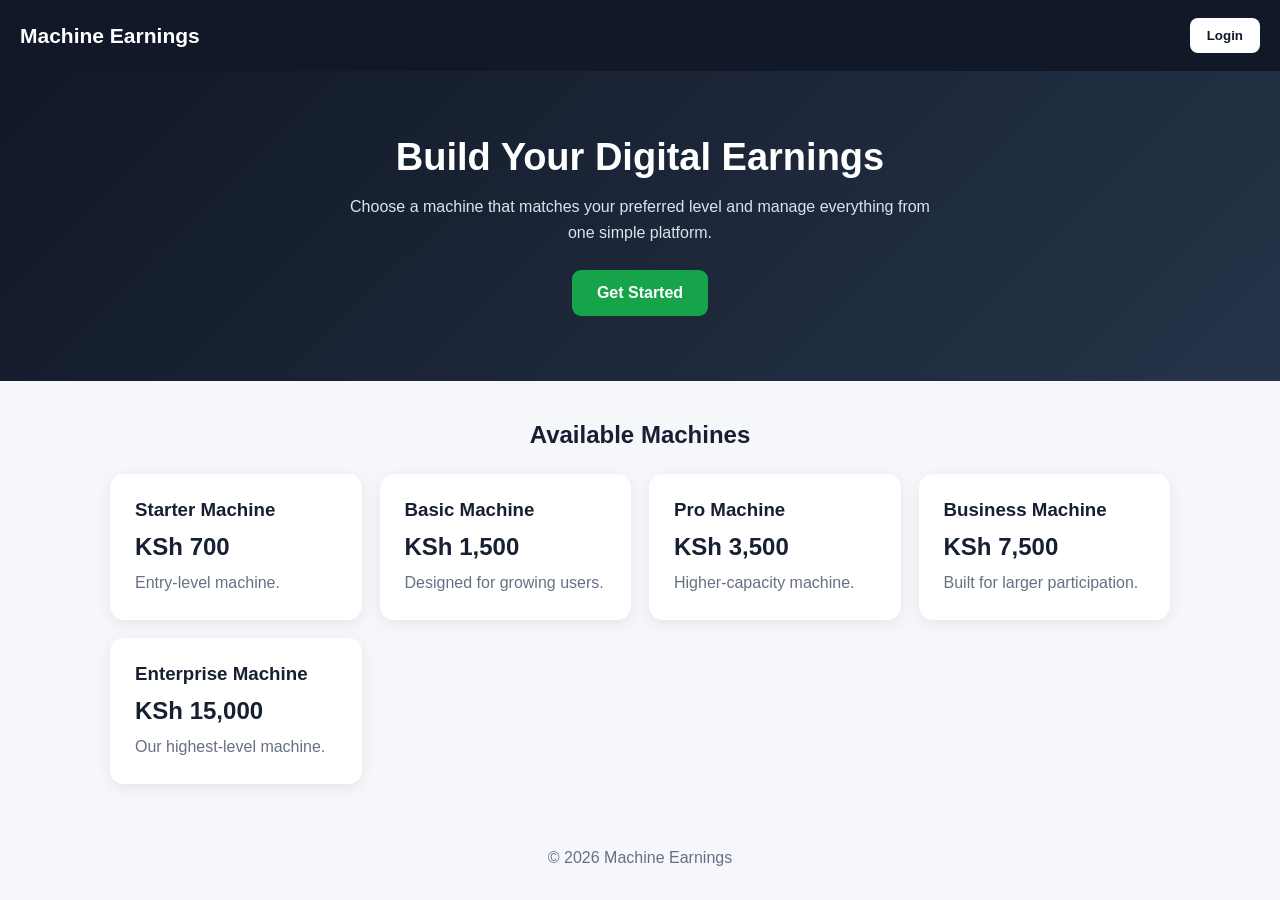
==== index.html @ 3267f01c "Add initial HTML structure for Machine Earnings" ====
<!DOCTYPE html>
<html lang="en">

<head>

    <meta charset="UTF-8">

    <meta
        name="viewport"
        content="width=device-width, initial-scale=1.0"
    >

    <title>Machine Earnings</title>

    <style>

        * {
            box-sizing: border-box;
            margin: 0;
            padding: 0;
        }

        body {
            font-family: Arial, sans-serif;
            background: #f5f7fb;
            color: #172033;
        }

        header {
            background: #111827;
            color: white;
            padding: 18px 20px;
            display: flex;
            justify-content: space-between;
            align-items: center;
        }

        .logo {
            font-size: 21px;
            font-weight: bold;
        }

        .login-btn {
            background: white;
            color: #111827;
            border: none;
            padding: 10px 17px;
            border-radius: 8px;
            font-weight: bold;
        }

        .hero {
            padding: 65px 20px;
            text-align: center;
            background: linear-gradient(
                135deg,
                #111827,
                #263449
            );
            color: white;
        }

        .hero h1 {
            font-size: 38px;
            margin-bottom: 15px;
        }

        .hero p {
            max-width: 600px;
            margin: auto;
            line-height: 1.6;
            color: #dbe3ef;
        }

        .cta {
            margin-top: 25px;
            padding: 14px 25px;
            border: none;
            border-radius: 9px;
            background: #16a34a;
            color: white;
            font-size: 16px;
            font-weight: bold;
        }

        .machines {
            padding: 40px 20px;
            max-width: 1100px;
            margin: auto;
        }

        .machines h2 {
            text-align: center;
            margin-bottom: 25px;
        }

        .machine-grid {
            display: grid;
            grid-template-columns:
                repeat(auto-fit, minmax(200px, 1fr));
            gap: 18px;
        }

        .machine {
            background: white;
            padding: 25px;
            border-radius: 14px;
            box-shadow:
                0 4px 15px rgba(0,0,0,0.07);
        }

        .machine h3 {
            margin-bottom: 12px;
        }

        .price {
            font-size: 24px;
            font-weight: bold;
            margin-bottom: 10px;
        }

        .machine p {
            color: #667085;
            line-height: 1.5;
        }

        footer {
            text-align: center;
            padding: 25px;
            color: #667085;
        }

    </style>

</head>

<body>

<header>

    <div class="logo">
        Machine Earnings
    </div>

    <button
        class="login-btn"
        onclick="alert('Login coming soon')"
    >
        Login
    </button>

</header>


<section class="hero">

    <h1>
        Build Your Digital Earnings
    </h1>

    <p>
        Choose a machine that matches your
        preferred level and manage everything
        from one simple platform.
    </p>

    <button
        class="cta"
        onclick="alert('Registration coming soon')"
    >
        Get Started
    </button>

</section>


<section class="machines">

    <h2>
        Available Machines
    </h2>

    <div class="machine-grid">


        <div class="machine">

            <h3>
                Starter Machine
            </h3>

            <div class="price">
                KSh 700
            </div>

            <p>
                Entry-level machine.
            </p>

        </div>


        <div class="machine">

            <h3>
                Basic Machine
            </h3>

            <div class="price">
                KSh 1,500
            </div>

            <p>
                Designed for growing users.
            </p>

        </div>


        <div class="machine">

            <h3>
                Pro Machine
            </h3>

            <div class="price">
                KSh 3,500
            </div>

            <p>
                Higher-capacity machine.
            </p>

        </div>


        <div class="machine">

            <h3>
                Business Machine
            </h3>

            <div class="price">
                KSh 7,500
            </div>

            <p>
                Built for larger participation.
            </p>

        </div>


        <div class="machine">

            <h3>
                Enterprise Machine
            </h3>

            <div class="price">
                KSh 15,000
            </div>

            <p>
                Our highest-level machine.
            </p>

        </div>


    </div>

</section>


<footer>

    © 2026 Machine Earnings

</footer>


</body>

  </html>
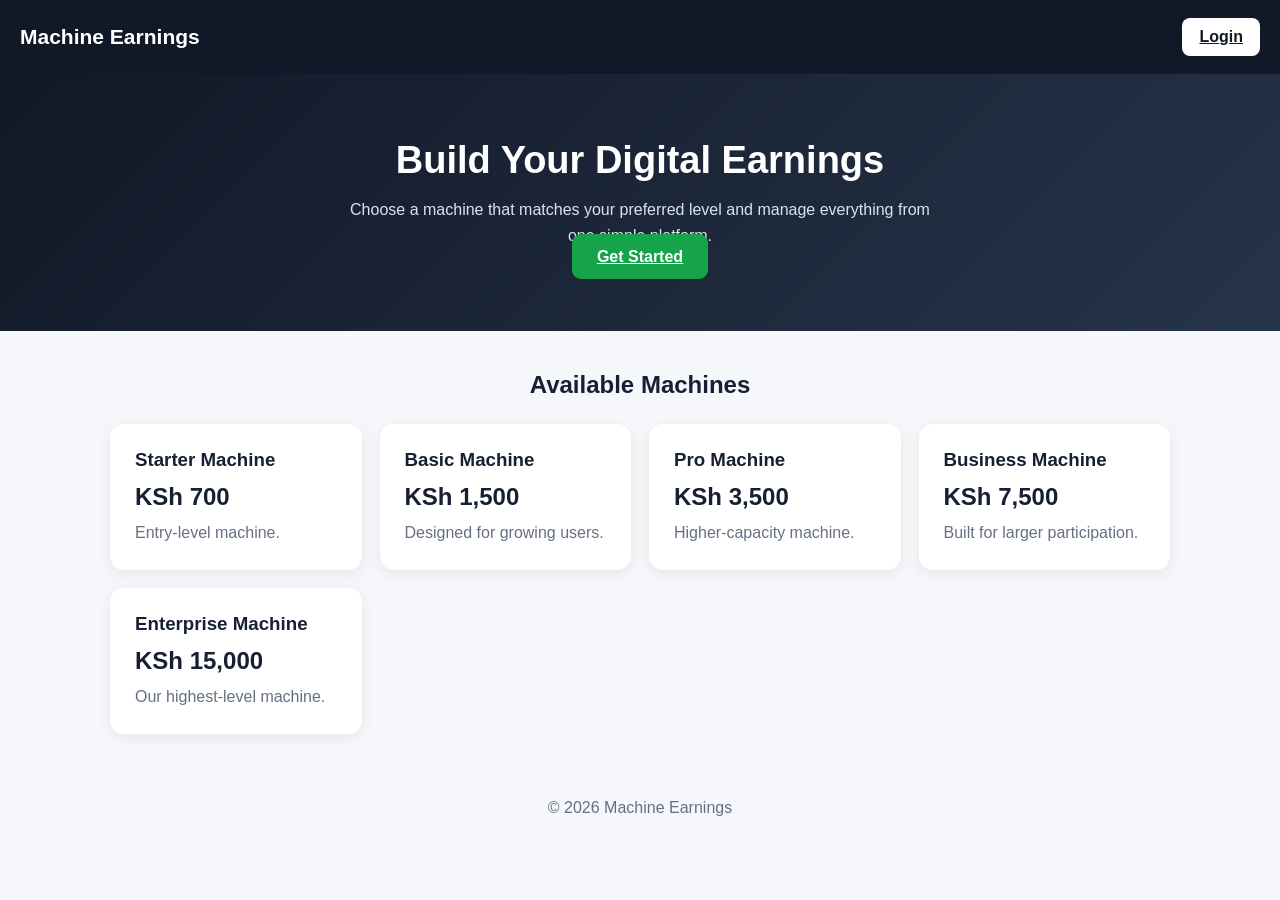
==== commit 2c9f5612: "Replace buttons with anchor links for navigation" ====
--- a/index.html
+++ b/index.html
@@ -12,125 +12,7 @@
 
     <title>Machine Earnings</title>
 
-    <style>
-
-        * {
-            box-sizing: border-box;
-            margin: 0;
-            padding: 0;
-        }
-
-        body {
-            font-family: Arial, sans-serif;
-            background: #f5f7fb;
-            color: #172033;
-        }
-
-        header {
-            background: #111827;
-            color: white;
-            padding: 18px 20px;
-            display: flex;
-            justify-content: space-between;
-            align-items: center;
-        }
-
-        .logo {
-            font-size: 21px;
-            font-weight: bold;
-        }
-
-        .login-btn {
-            background: white;
-            color: #111827;
-            border: none;
-            padding: 10px 17px;
-            border-radius: 8px;
-            font-weight: bold;
-        }
-
-        .hero {
-            padding: 65px 20px;
-            text-align: center;
-            background: linear-gradient(
-                135deg,
-                #111827,
-                #263449
-            );
-            color: white;
-        }
-
-        .hero h1 {
-            font-size: 38px;
-            margin-bottom: 15px;
-        }
-
-        .hero p {
-            max-width: 600px;
-            margin: auto;
-            line-height: 1.6;
-            color: #dbe3ef;
-        }
-
-        .cta {
-            margin-top: 25px;
-            padding: 14px 25px;
-            border: none;
-            border-radius: 9px;
-            background: #16a34a;
-            color: white;
-            font-size: 16px;
-            font-weight: bold;
-        }
-
-        .machines {
-            padding: 40px 20px;
-            max-width: 1100px;
-            margin: auto;
-        }
-
-        .machines h2 {
-            text-align: center;
-            margin-bottom: 25px;
-        }
-
-        .machine-grid {
-            display: grid;
-            grid-template-columns:
-                repeat(auto-fit, minmax(200px, 1fr));
-            gap: 18px;
-        }
-
-        .machine {
-            background: white;
-            padding: 25px;
-            border-radius: 14px;
-            box-shadow:
-                0 4px 15px rgba(0,0,0,0.07);
-        }
-
-        .machine h3 {
-            margin-bottom: 12px;
-        }
-
-        .price {
-            font-size: 24px;
-            font-weight: bold;
-            margin-bottom: 10px;
-        }
-
-        .machine p {
-            color: #667085;
-            line-height: 1.5;
-        }
-
-        footer {
-            text-align: center;
-            padding: 25px;
-            color: #667085;
-        }
-
-    </style>
+    <link rel="stylesheet" href="style.css">
 
 </head>
 
@@ -142,12 +24,12 @@
         Machine Earnings
     </div>
 
-    <button
-        class="login-btn"
-        onclick="alert('Login coming soon')"
-    >
-        Login
-    </button>
+    <a
+    href="login.html"
+    class="login-btn"
+>
+    Login
+    </a>
 
 </header>
 
@@ -164,12 +46,12 @@
         from one simple platform.
     </p>
 
-    <button
-        class="cta"
-        onclick="alert('Registration coming soon')"
-    >
-        Get Started
-    </button>
+    <a
+    href="signup.html"
+    class="cta"
+>
+    Get Started
+    </a>
 
 </section>
 
--- a/style.css
+++ b/style.css
@@ -0,0 +1,127 @@
+* {
+    box-sizing: border-box;
+    margin: 0;
+    padding: 0;
+}
+
+body {
+    font-family: Arial, sans-serif;
+    background: #f5f7fb;
+    color: #172033;
+}
+
+header {
+    background: #111827;
+    color: white;
+    padding: 18px 20px;
+    display: flex;
+    justify-content: space-between;
+    align-items: center;
+}
+
+.logo {
+    font-size: 21px;
+    font-weight: bold;
+}
+
+.login-btn {
+    background: white;
+    color: #111827;
+    border: none;
+    padding: 10px 17px;
+    border-radius: 8px;
+    font-weight: bold;
+}
+
+.hero {
+    padding: 65px 20px;
+    text-align: center;
+    background: linear-gradient(
+        135deg,
+        #111827,
+        #263449
+    );
+    color: white;
+}
+
+.hero h1 {
+    font-size: 38px;
+    margin-bottom: 15px;
+}
+
+.hero p {
+    max-width: 600px;
+    margin: auto;
+    line-height: 1.6;
+    color: #dbe3ef;
+}
+
+.cta {
+    margin-top: 25px;
+    padding: 14px 25px;
+    border: none;
+    border-radius: 9px;
+    background: #16a34a;
+    color: white;
+    font-size: 16px;
+    font-weight: bold;
+}
+
+.machines {
+    padding: 40px 20px;
+    max-width: 1100px;
+    margin: auto;
+}
+
+.machines h2 {
+    text-align: center;
+    margin-bottom: 25px;
+}
+
+.machine-grid {
+    display: grid;
+    grid-template-columns:
+        repeat(auto-fit, minmax(200px, 1fr));
+    gap: 18px;
+}
+
+.machine {
+    background: white;
+    padding: 25px;
+    border-radius: 14px;
+    box-shadow:
+        0 4px 15px rgba(0, 0, 0, 0.07);
+}
+
+.machine h3 {
+    margin-bottom: 12px;
+}
+
+.price {
+    font-size: 24px;
+    font-weight: bold;
+    margin-bottom: 10px;
+}
+
+.machine p {
+    color: #667085;
+    line-height: 1.5;
+}
+
+footer {
+    text-align: center;
+    padding: 25px;
+    color: #667085;
+}
+
+@media (max-width: 600px) {
+
+    .hero h1 {
+        font-size: 30px;
+    }
+
+    .machine-grid {
+        grid-template-columns: 1fr;
+    }
+
+}
